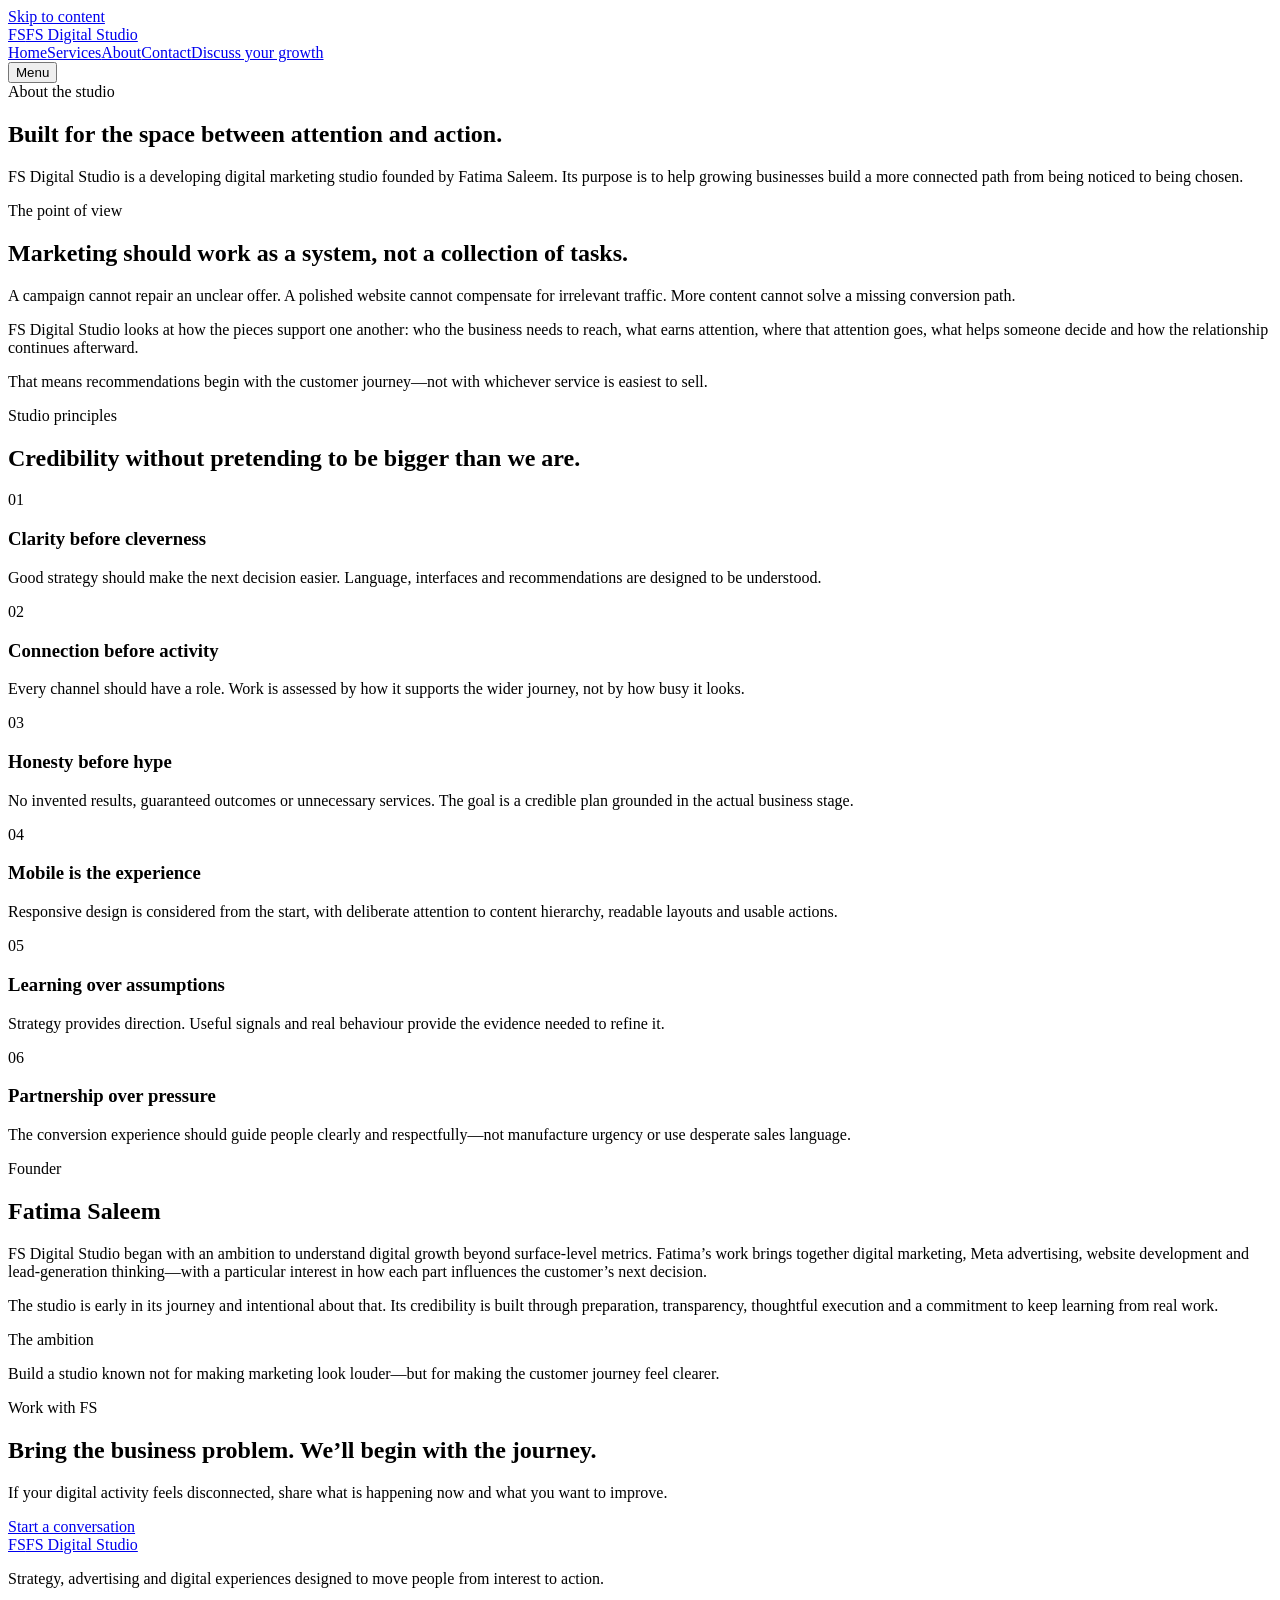
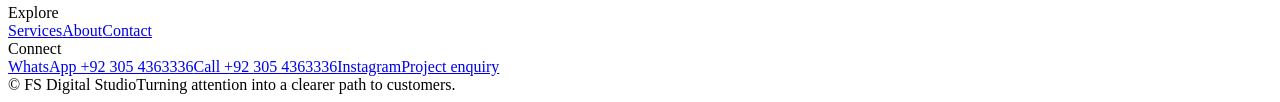
==== about/index.html @ 4d7acb12 "Add About page" ====
<!doctype html>
<html lang="en">
<head>
  <meta charset="utf-8"><meta name="viewport" content="width=device-width, initial-scale=1">
  <title>About — FS Digital Studio</title>
  <meta name="description" content="Meet FS Digital Studio and the strategic thinking behind its connected approach to marketing, websites, advertising and conversion.">
  <meta name="theme-color" content="#173f3b"><link rel="icon" href="/favicon.svg" type="image/svg+xml"><link rel="stylesheet" href="/assets/styles.css"><script src="/assets/script.js" defer></script>
</head>
<body>
  <a class="skip-link" href="#main">Skip to content</a>
  <header class="site-header"><div class="container nav-shell"><a class="brand" href="/" aria-label="FS Digital Studio home"><span class="brand-mark">FS</span><span>FS Digital Studio</span></a><nav class="desktop-nav" aria-label="Primary navigation"><a href="/" data-nav-link>Home</a><a href="/services/" data-nav-link>Services</a><a href="/about/" data-nav-link>About</a><a href="/contact/" data-nav-link>Contact</a><a class="button" href="/contact/">Discuss your growth</a></nav><button class="menu-button" type="button" aria-expanded="false" aria-controls="mobile-menu" data-menu-button>Menu</button></div><div class="mobile-menu" id="mobile-menu" data-mobile-menu hidden><nav aria-label="Mobile navigation"><a href="/">Home</a><a href="/services/">Services</a><a href="/about/">About</a><a href="/contact/">Contact</a><a class="button" href="/contact/">Discuss your growth</a></nav></div></header>

  <main id="main">
    <section class="page-hero"><div class="container page-hero-grid"><div data-reveal><span class="eyebrow">About the studio</span><h1 class="display">Built for the space between attention and <span class="serif-italic">action.</span></h1></div><p class="lead" data-reveal>FS Digital Studio is a developing digital marketing studio founded by Fatima Saleem. Its purpose is to help growing businesses build a more connected path from being noticed to being chosen.</p></div></section>

    <section class="section dark-panel"><div class="container split split-reverse"><div data-reveal><span class="eyebrow">The point of view</span><h2>Marketing should work as a system, not a collection of tasks.</h2><p class="lead">A campaign cannot repair an unclear offer. A polished website cannot compensate for irrelevant traffic. More content cannot solve a missing conversion path.</p></div><div data-reveal><p>FS Digital Studio looks at how the pieces support one another: who the business needs to reach, what earns attention, where that attention goes, what helps someone decide and how the relationship continues afterward.</p><p>That means recommendations begin with the customer journey—not with whichever service is easiest to sell.</p></div></div></section>

    <section class="section"><div class="container"><div class="section-head" data-reveal><div><span class="eyebrow">Studio principles</span><h2>Credibility without pretending to be bigger than we are.</h2></div></div><div class="values-grid" data-reveal>
      <article class="value-card"><span class="index">01</span><h3>Clarity before cleverness</h3><p>Good strategy should make the next decision easier. Language, interfaces and recommendations are designed to be understood.</p></article>
      <article class="value-card"><span class="index">02</span><h3>Connection before activity</h3><p>Every channel should have a role. Work is assessed by how it supports the wider journey, not by how busy it looks.</p></article>
      <article class="value-card"><span class="index">03</span><h3>Honesty before hype</h3><p>No invented results, guaranteed outcomes or unnecessary services. The goal is a credible plan grounded in the actual business stage.</p></article>
      <article class="value-card"><span class="index">04</span><h3>Mobile is the experience</h3><p>Responsive design is considered from the start, with deliberate attention to content hierarchy, readable layouts and usable actions.</p></article>
      <article class="value-card"><span class="index">05</span><h3>Learning over assumptions</h3><p>Strategy provides direction. Useful signals and real behaviour provide the evidence needed to refine it.</p></article>
      <article class="value-card"><span class="index">06</span><h3>Partnership over pressure</h3><p>The conversion experience should guide people clearly and respectfully—not manufacture urgency or use desperate sales language.</p></article>
    </div></div></section>

    <section class="section-tight"><div class="container founder-card" data-reveal><div class="founder-visual" role="img" aria-label="FS Digital Studio brand monogram"></div><div class="founder-note"><span class="eyebrow">Founder</span><h2>Fatima Saleem</h2><p>FS Digital Studio began with an ambition to understand digital growth beyond surface-level metrics. Fatima’s work brings together digital marketing, Meta advertising, website development and lead-generation thinking—with a particular interest in how each part influences the customer’s next decision.</p><p>The studio is early in its journey and intentional about that. Its credibility is built through preparation, transparency, thoughtful execution and a commitment to keep learning from real work.</p></div></div></section>

    <section class="section"><div class="container manifesto" data-reveal><span class="eyebrow">The ambition</span><p>Build a studio known not for making marketing look louder—but for making the customer journey feel <span class="serif-italic">clearer.</span></p></div></section>

    <section class="section cta-panel"><div class="container cta-grid" data-reveal><div><span class="eyebrow">Work with FS</span><h2>Bring the business problem. We’ll begin with the journey.</h2></div><div class="cta-copy"><p>If your digital activity feels disconnected, share what is happening now and what you want to improve.</p><a class="button" href="/contact/">Start a conversation</a></div></div></section>
  </main>

  <footer class="site-footer"><div class="container"><div class="footer-grid"><div class="footer-brand"><a class="brand" href="/"><span class="brand-mark">FS</span><span>FS Digital Studio</span></a><p>Strategy, advertising and digital experiences designed to move people from interest to action.</p></div><div><span class="footer-title">Explore</span><div class="footer-links"><a href="/services/">Services</a><a href="/about/">About</a><a href="/contact/">Contact</a></div></div><div><span class="footer-title">Connect</span><div class="footer-links"><a href="https://wa.me/923054363336" target="_blank" rel="noreferrer">WhatsApp +92 305 4363336</a><a href="tel:+923054363336">Call +92 305 4363336</a><a href="https://www.instagram.com/fsdigitalstudio/" target="_blank" rel="noreferrer">Instagram</a><a href="/contact/">Project enquiry</a></div></div></div><div class="footer-bottom"><span>© <span data-year></span> FS Digital Studio</span><span>Turning attention into a clearer path to customers.</span></div></div></footer>
</body>
</html>
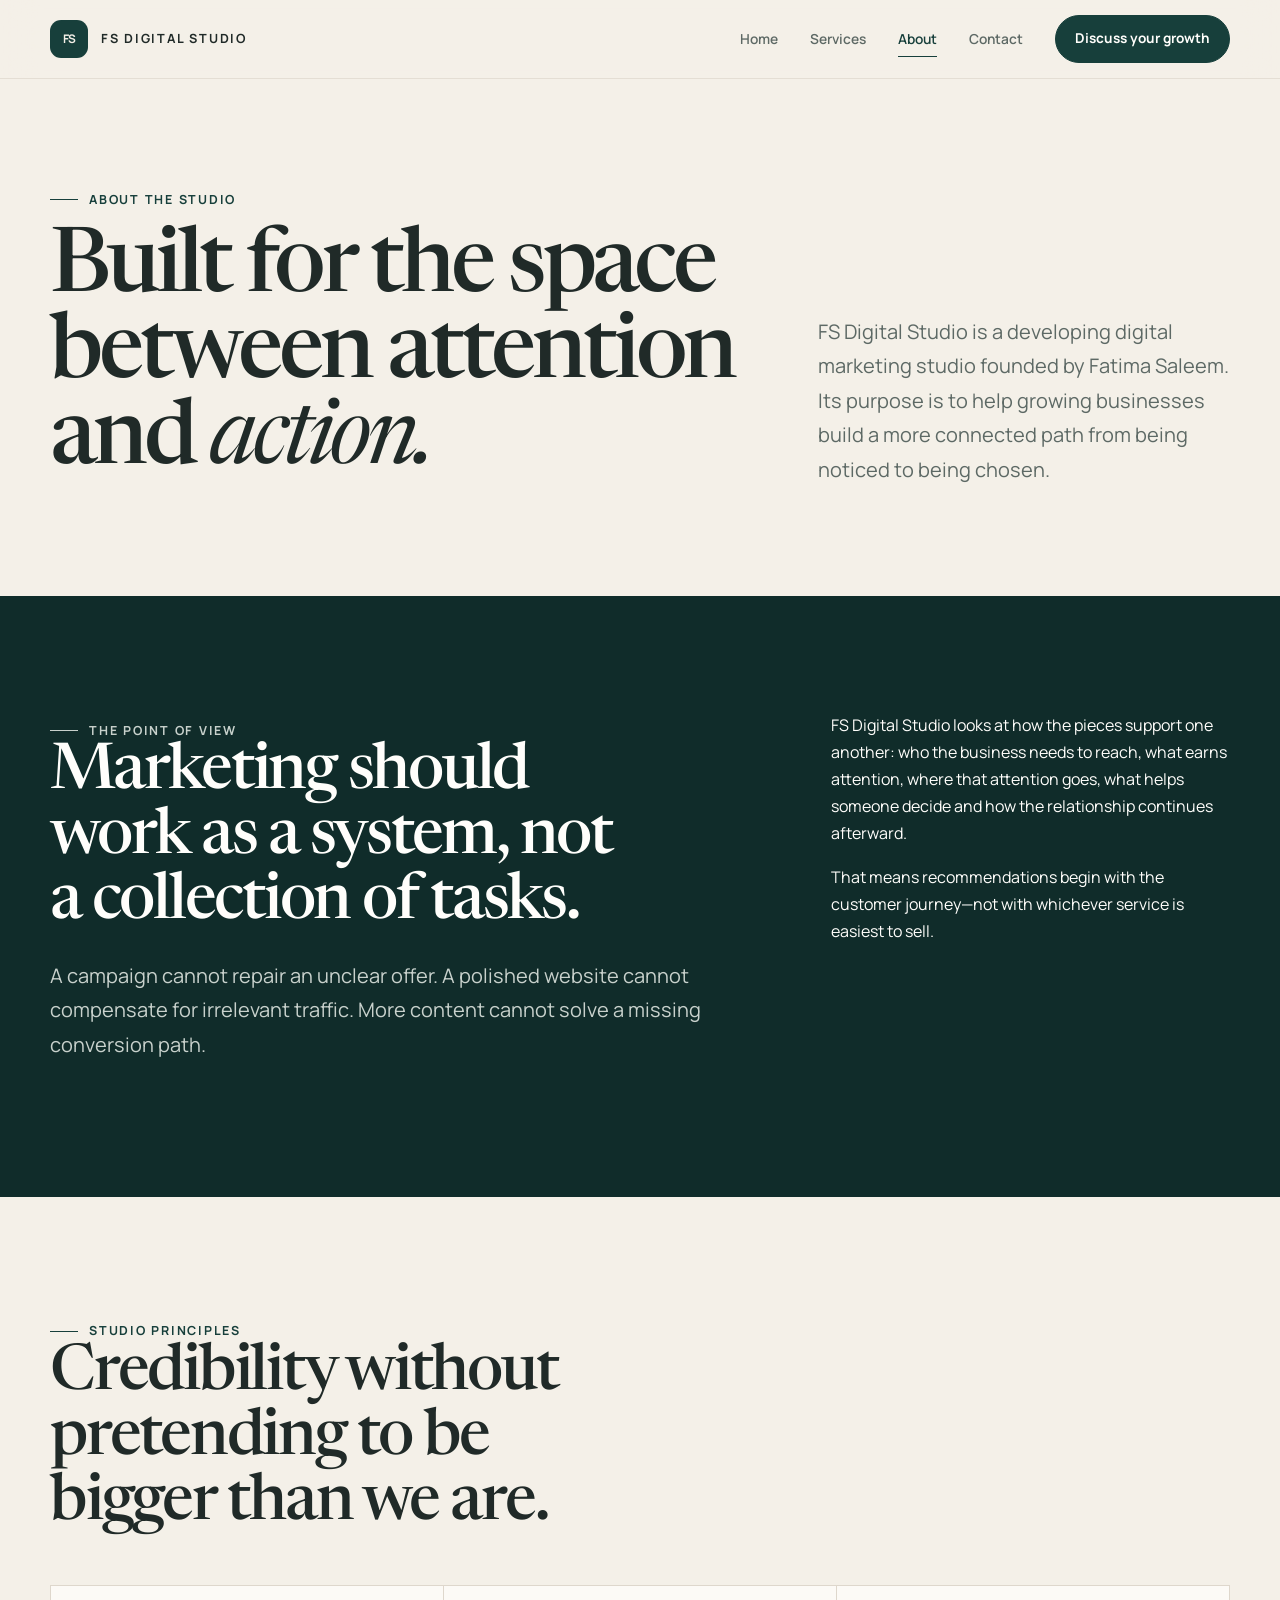
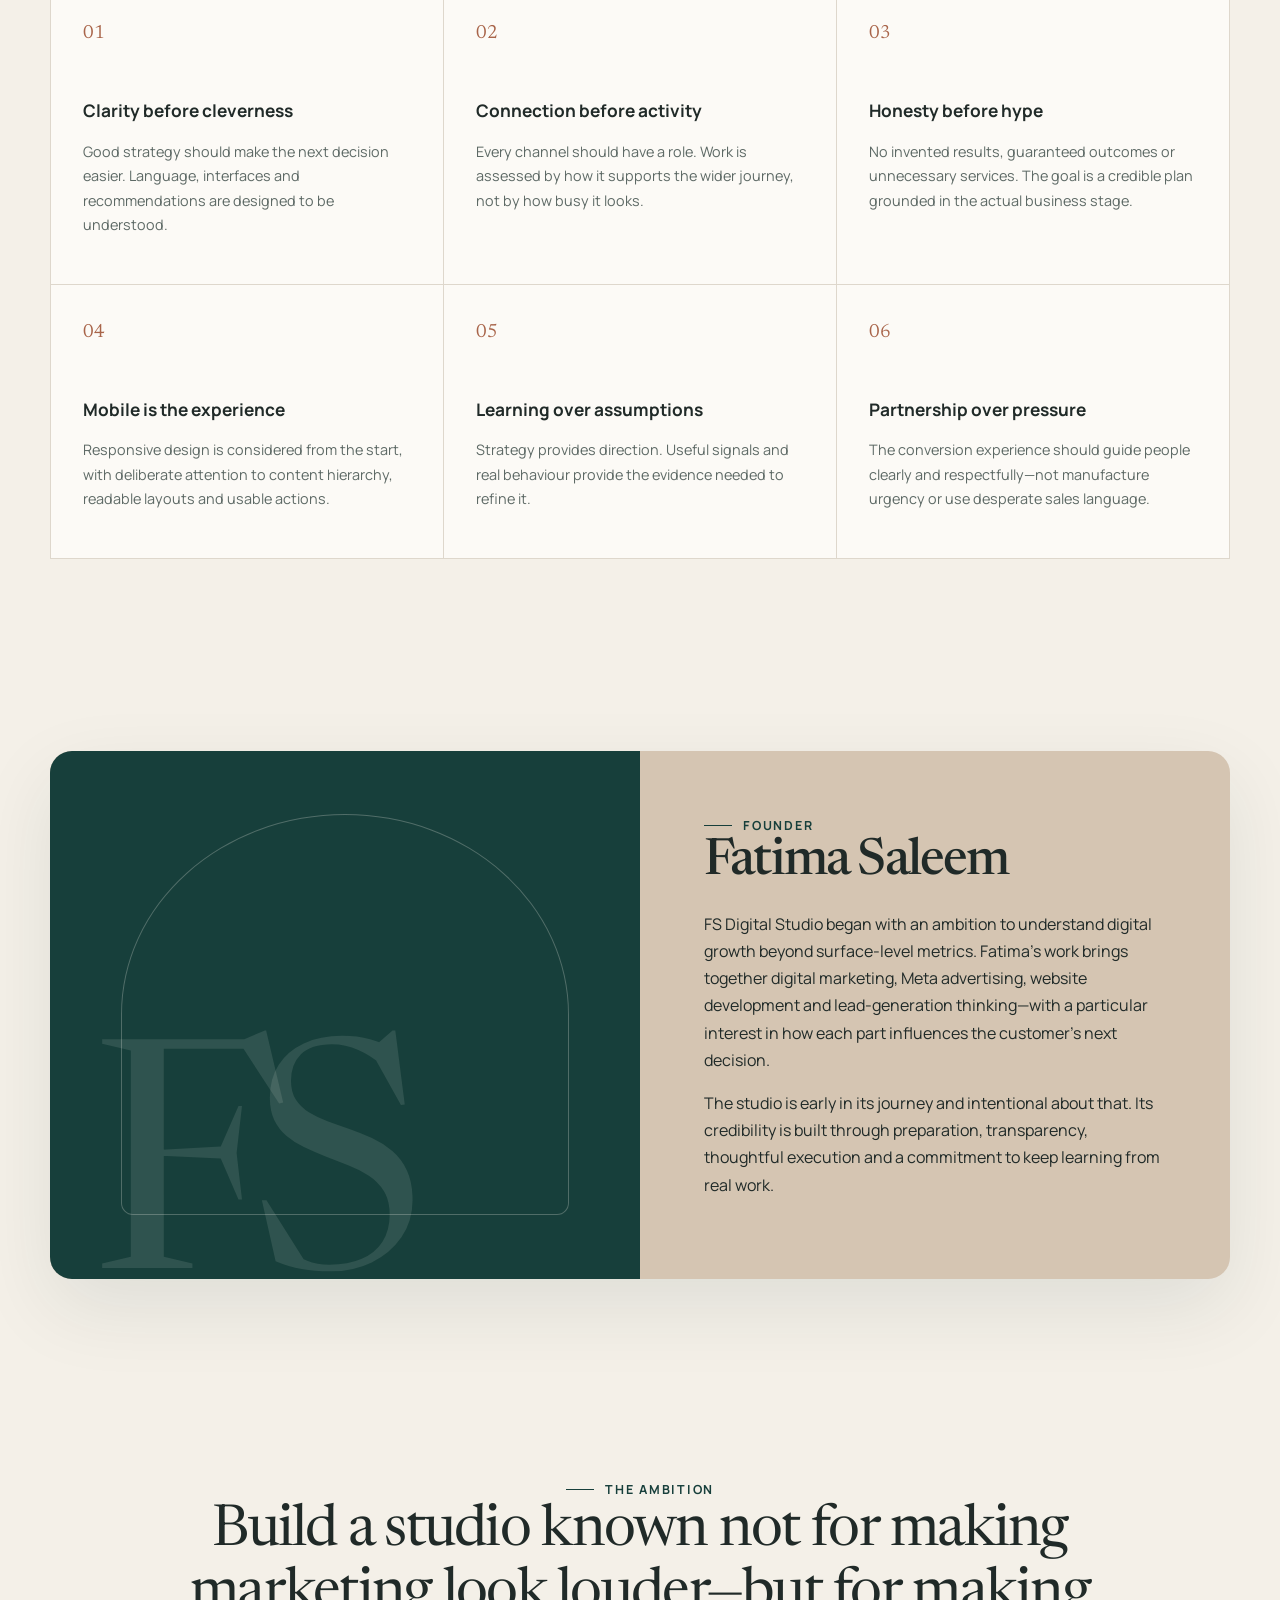
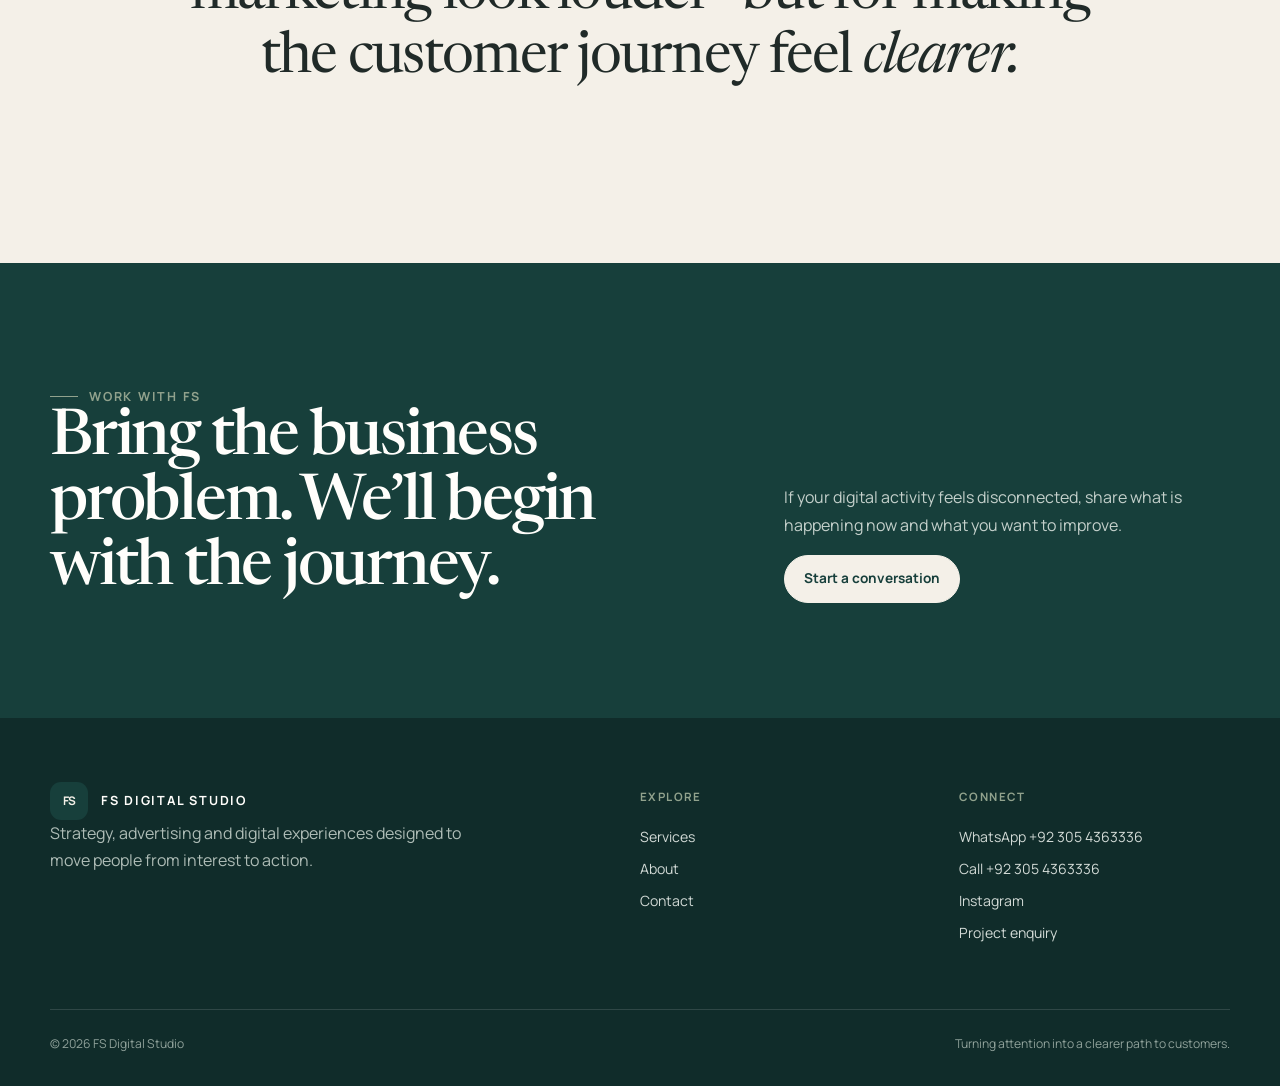
==== commit 4d0e1b71: "Fix relative paths on About page" ====
--- a/about/index.html
+++ b/about/index.html
@@ -4,11 +4,11 @@
   <meta charset="utf-8"><meta name="viewport" content="width=device-width, initial-scale=1">
   <title>About — FS Digital Studio</title>
   <meta name="description" content="Meet FS Digital Studio and the strategic thinking behind its connected approach to marketing, websites, advertising and conversion.">
-  <meta name="theme-color" content="#173f3b"><link rel="icon" href="/favicon.svg" type="image/svg+xml"><link rel="stylesheet" href="/assets/styles.css"><script src="/assets/script.js" defer></script>
+  <meta name="theme-color" content="#173f3b"><link rel="icon" href="../favicon.svg" type="image/svg+xml"><link rel="stylesheet" href="../assets/styles.css"><script src="../assets/script.js" defer></script>
 </head>
 <body>
   <a class="skip-link" href="#main">Skip to content</a>
-  <header class="site-header"><div class="container nav-shell"><a class="brand" href="/" aria-label="FS Digital Studio home"><span class="brand-mark">FS</span><span>FS Digital Studio</span></a><nav class="desktop-nav" aria-label="Primary navigation"><a href="/" data-nav-link>Home</a><a href="/services/" data-nav-link>Services</a><a href="/about/" data-nav-link>About</a><a href="/contact/" data-nav-link>Contact</a><a class="button" href="/contact/">Discuss your growth</a></nav><button class="menu-button" type="button" aria-expanded="false" aria-controls="mobile-menu" data-menu-button>Menu</button></div><div class="mobile-menu" id="mobile-menu" data-mobile-menu hidden><nav aria-label="Mobile navigation"><a href="/">Home</a><a href="/services/">Services</a><a href="/about/">About</a><a href="/contact/">Contact</a><a class="button" href="/contact/">Discuss your growth</a></nav></div></header>
+  <header class="site-header"><div class="container nav-shell"><a class="brand" href="../" aria-label="FS Digital Studio home"><span class="brand-mark">FS</span><span>FS Digital Studio</span></a><nav class="desktop-nav" aria-label="Primary navigation"><a href="../" data-nav-link>Home</a><a href="../services/" data-nav-link>Services</a><a href="../about/" data-nav-link>About</a><a href="../contact/" data-nav-link>Contact</a><a class="button" href="../contact/">Discuss your growth</a></nav><button class="menu-button" type="button" aria-expanded="false" aria-controls="mobile-menu" data-menu-button>Menu</button></div><div class="mobile-menu" id="mobile-menu" data-mobile-menu hidden><nav aria-label="Mobile navigation"><a href="../">Home</a><a href="../services/">Services</a><a href="../about/">About</a><a href="../contact/">Contact</a><a class="button" href="../contact/">Discuss your growth</a></nav></div></header>
 
   <main id="main">
     <section class="page-hero"><div class="container page-hero-grid"><div data-reveal><span class="eyebrow">About the studio</span><h1 class="display">Built for the space between attention and <span class="serif-italic">action.</span></h1></div><p class="lead" data-reveal>FS Digital Studio is a developing digital marketing studio founded by Fatima Saleem. Its purpose is to help growing businesses build a more connected path from being noticed to being chosen.</p></div></section>
@@ -28,9 +28,9 @@
 
     <section class="section"><div class="container manifesto" data-reveal><span class="eyebrow">The ambition</span><p>Build a studio known not for making marketing look louder—but for making the customer journey feel <span class="serif-italic">clearer.</span></p></div></section>
 
-    <section class="section cta-panel"><div class="container cta-grid" data-reveal><div><span class="eyebrow">Work with FS</span><h2>Bring the business problem. We’ll begin with the journey.</h2></div><div class="cta-copy"><p>If your digital activity feels disconnected, share what is happening now and what you want to improve.</p><a class="button" href="/contact/">Start a conversation</a></div></div></section>
+    <section class="section cta-panel"><div class="container cta-grid" data-reveal><div><span class="eyebrow">Work with FS</span><h2>Bring the business problem. We’ll begin with the journey.</h2></div><div class="cta-copy"><p>If your digital activity feels disconnected, share what is happening now and what you want to improve.</p><a class="button" href="../contact/">Start a conversation</a></div></div></section>
   </main>
 
-  <footer class="site-footer"><div class="container"><div class="footer-grid"><div class="footer-brand"><a class="brand" href="/"><span class="brand-mark">FS</span><span>FS Digital Studio</span></a><p>Strategy, advertising and digital experiences designed to move people from interest to action.</p></div><div><span class="footer-title">Explore</span><div class="footer-links"><a href="/services/">Services</a><a href="/about/">About</a><a href="/contact/">Contact</a></div></div><div><span class="footer-title">Connect</span><div class="footer-links"><a href="https://wa.me/923054363336" target="_blank" rel="noreferrer">WhatsApp +92 305 4363336</a><a href="tel:+923054363336">Call +92 305 4363336</a><a href="https://www.instagram.com/fsdigitalstudio/" target="_blank" rel="noreferrer">Instagram</a><a href="/contact/">Project enquiry</a></div></div></div><div class="footer-bottom"><span>© <span data-year></span> FS Digital Studio</span><span>Turning attention into a clearer path to customers.</span></div></div></footer>
+  <footer class="site-footer"><div class="container"><div class="footer-grid"><div class="footer-brand"><a class="brand" href="../"><span class="brand-mark">FS</span><span>FS Digital Studio</span></a><p>Strategy, advertising and digital experiences designed to move people from interest to action.</p></div><div><span class="footer-title">Explore</span><div class="footer-links"><a href="../services/">Services</a><a href="../about/">About</a><a href="../contact/">Contact</a></div></div><div><span class="footer-title">Connect</span><div class="footer-links"><a href="https://wa.me/923054363336" target="_blank" rel="noreferrer">WhatsApp +92 305 4363336</a><a href="tel:+923054363336">Call +92 305 4363336</a><a href="https://www.instagram.com/fsdigitalstudio/" target="_blank" rel="noreferrer">Instagram</a><a href="../contact/">Project enquiry</a></div></div></div><div class="footer-bottom"><span>© <span data-year></span> FS Digital Studio</span><span>Turning attention into a clearer path to customers.</span></div></div></footer>
 </body>
 </html>
--- a/assets/styles.css
+++ b/assets/styles.css
@@ -0,0 +1,336 @@
+@import url('https://fonts.googleapis.com/css2?family=Manrope:wght@400;500;600;700&family=Newsreader:opsz,wght@6..72,400;6..72,500;6..72,600&display=swap');
+
+:root {
+  --cream: #f4f0e8;
+  --ivory: #fcfaf6;
+  --teal: #173f3b;
+  --forest: #102c2a;
+  --sage: #91a28d;
+  --sand: #d5c5b2;
+  --clay: #a86449;
+  --ink: #202a28;
+  --muted: #5d6965;
+  --line: #ded7cc;
+  --white: #fffefb;
+  --serif: 'Newsreader', Georgia, serif;
+  --sans: 'Manrope', Arial, sans-serif;
+  --container: min(1180px, calc(100vw - 48px));
+  --section: clamp(5rem, 9vw, 9rem);
+  --radius-sm: 12px;
+  --radius-md: 22px;
+  --shadow: 0 28px 80px rgba(16, 44, 42, 0.09);
+}
+
+* { box-sizing: border-box; }
+html { scroll-behavior: smooth; }
+body {
+  margin: 0;
+  background: var(--cream);
+  color: var(--ink);
+  font-family: var(--sans);
+  font-size: 1rem;
+  line-height: 1.7;
+  text-rendering: optimizeLegibility;
+}
+body.menu-open { overflow: hidden; }
+img, svg { max-width: 100%; }
+a { color: inherit; }
+button, input, select, textarea { font: inherit; }
+button { cursor: pointer; }
+
+.skip-link {
+  position: fixed;
+  left: 1rem;
+  top: 1rem;
+  z-index: 100;
+  transform: translateY(-180%);
+  background: var(--forest);
+  color: var(--white);
+  padding: .7rem 1rem;
+  border-radius: 8px;
+}
+.skip-link:focus { transform: translateY(0); }
+
+.container { width: var(--container); margin-inline: auto; }
+.section { padding-block: var(--section); }
+.section-tight { padding-block: clamp(3.5rem, 6vw, 6rem); }
+.eyebrow {
+  display: inline-flex;
+  align-items: center;
+  gap: .7rem;
+  color: var(--teal);
+  font-size: .78rem;
+  font-weight: 700;
+  letter-spacing: .14em;
+  text-transform: uppercase;
+}
+.eyebrow::before { content: ''; width: 28px; height: 1px; background: currentColor; }
+.display {
+  margin: 1rem 0 1.4rem;
+  font-family: var(--serif);
+  font-size: clamp(3.3rem, 7.5vw, 7.2rem);
+  font-weight: 500;
+  line-height: .96;
+  letter-spacing: -.045em;
+  text-wrap: balance;
+}
+h1, h2, h3, p { margin-top: 0; }
+h2 {
+  margin-bottom: 1.4rem;
+  font-family: var(--serif);
+  font-size: clamp(2.35rem, 5vw, 4.65rem);
+  font-weight: 500;
+  line-height: 1.02;
+  letter-spacing: -.035em;
+  text-wrap: balance;
+}
+h3 { font-size: 1.08rem; line-height: 1.35; }
+.lead { max-width: 680px; color: var(--muted); font-size: clamp(1.05rem, 1.7vw, 1.25rem); line-height: 1.72; }
+.fine { color: var(--muted); font-size: .86rem; }
+.serif-italic { font-family: var(--serif); font-style: italic; font-weight: 400; }
+
+.site-header {
+  position: sticky;
+  top: 0;
+  z-index: 40;
+  background: color-mix(in srgb, var(--cream) 88%, transparent);
+  border-bottom: 1px solid rgba(222, 215, 204, .75);
+  backdrop-filter: blur(18px);
+}
+.nav-shell { min-height: 78px; display: flex; align-items: center; justify-content: space-between; gap: 2rem; }
+.brand { display: inline-flex; align-items: center; gap: .8rem; text-decoration: none; font-size: .79rem; font-weight: 700; letter-spacing: .14em; text-transform: uppercase; }
+.brand-mark { display: grid; place-items: center; width: 38px; height: 38px; border-radius: 11px; background: var(--teal); color: var(--cream); letter-spacing: -.08em; font-size: .74rem; }
+.desktop-nav { display: flex; align-items: center; gap: 2rem; }
+.desktop-nav a:not(.button) { position: relative; color: var(--muted); font-size: .86rem; font-weight: 600; text-decoration: none; }
+.desktop-nav a:not(.button)::after { content: ''; position: absolute; left: 0; right: 100%; bottom: -.4rem; height: 1px; background: var(--teal); transition: right .25s ease; }
+.desktop-nav a:hover::after, .desktop-nav a[aria-current='page']::after { right: 0; }
+.desktop-nav a[aria-current='page'] { color: var(--teal); }
+.menu-button { display: none; width: 44px; height: 44px; border: 1px solid var(--line); border-radius: 50%; background: transparent; color: var(--ink); }
+.mobile-menu { position: fixed; inset: 79px 0 0; z-index: 35; max-height: calc(100dvh - 79px); overflow-y: auto; overscroll-behavior: contain; background: var(--cream); padding: 2rem 24px 3rem; }
+.mobile-menu[hidden] { display: none; }
+body.menu-open { overflow: hidden; }
+.mobile-menu nav { display: grid; gap: .5rem; }
+.mobile-menu a { padding: .8rem 0; border-bottom: 1px solid var(--line); font-family: var(--serif); font-size: 2rem; text-decoration: none; }
+.mobile-menu .button { margin-top: 1.5rem; font-family: var(--sans); font-size: .9rem; }
+
+.button {
+  min-height: 48px;
+  display: inline-flex;
+  align-items: center;
+  justify-content: center;
+  gap: .7rem;
+  padding: .78rem 1.2rem;
+  border: 1px solid var(--teal);
+  border-radius: 999px;
+  background: var(--teal);
+  color: var(--white);
+  font-size: .85rem;
+  font-weight: 700;
+  line-height: 1;
+  text-decoration: none;
+  transition: transform .2s ease, background .2s ease, color .2s ease;
+}
+.button:hover { transform: translateY(-2px); background: var(--forest); }
+.button-outline { background: transparent; color: var(--teal); }
+.button-outline:hover { background: var(--teal); color: var(--white); }
+.text-link { display: inline-flex; align-items: center; gap: .55rem; color: var(--teal); font-size: .88rem; font-weight: 700; text-decoration: none; }
+.text-link span { transition: transform .2s ease; }
+.text-link:hover span { transform: translateX(4px); }
+.actions { display: flex; flex-wrap: wrap; gap: .8rem; margin-top: 2rem; }
+
+.hero { padding: clamp(5rem, 9vw, 8.6rem) 0 clamp(4.5rem, 8vw, 8rem); overflow: hidden; }
+.hero-grid { display: grid; grid-template-columns: minmax(0, 1.45fr) minmax(280px, .55fr); align-items: end; gap: clamp(2.5rem, 7vw, 7rem); }
+.hero-copy { max-width: 900px; }
+.hero-aside { padding: 1.6rem 0 1rem 1.6rem; border-left: 1px solid var(--line); }
+.hero-aside .micro { margin-bottom: .4rem; color: var(--muted); font-size: .74rem; font-weight: 700; letter-spacing: .12em; text-transform: uppercase; }
+.hero-aside p { margin-bottom: 1.6rem; font-size: .93rem; }
+.principle-strip { border-block: 1px solid var(--line); }
+.principle-row { min-height: 82px; display: grid; grid-template-columns: repeat(4, 1fr); align-items: center; }
+.principle-row span { display: flex; align-items: center; justify-content: center; height: 38%; border-right: 1px solid var(--line); color: var(--teal); font-size: .79rem; font-weight: 700; letter-spacing: .12em; text-transform: uppercase; }
+.principle-row span:last-child { border-right: 0; }
+
+.split { display: grid; grid-template-columns: .8fr 1.2fr; gap: clamp(3rem, 9vw, 9rem); align-items: start; }
+.split-reverse { grid-template-columns: 1.25fr .75fr; }
+.sticky-copy { position: sticky; top: 130px; }
+.problem-list { border-top: 1px solid var(--line); }
+.problem-item { display: grid; grid-template-columns: 48px 1fr; gap: 1.4rem; padding: 1.5rem 0; border-bottom: 1px solid var(--line); }
+.problem-item strong { color: var(--clay); font-family: var(--serif); font-size: 1.3rem; font-weight: 500; }
+.problem-item h3 { margin-bottom: .4rem; }
+.problem-item p { margin: 0; color: var(--muted); font-size: .93rem; }
+
+.dark-panel { background: var(--forest); color: var(--white); }
+.dark-panel .eyebrow, .dark-panel .lead, .dark-panel .fine { color: #c8d1cc; }
+.journey { margin-top: 4rem; display: grid; grid-template-columns: repeat(4, 1fr); }
+.journey-step { position: relative; min-height: 260px; padding: 1.7rem 1.4rem; border: 1px solid rgba(255,255,255,.16); border-right: 0; }
+.journey-step:last-child { border-right: 1px solid rgba(255,255,255,.16); }
+.journey-step::after { content: '→'; position: absolute; right: -13px; top: 30px; z-index: 2; display: grid; place-items: center; width: 26px; height: 26px; border-radius: 50%; background: var(--sage); color: var(--forest); font-weight: 700; }
+.journey-step:last-child::after { display: none; }
+.journey-step .number { color: var(--sage); font-size: .74rem; font-weight: 700; letter-spacing: .12em; }
+.journey-step h3 { margin: 3rem 0 .7rem; font-family: var(--serif); font-size: 1.65rem; font-weight: 500; }
+.journey-step p { margin: 0; color: #b7c4be; font-size: .9rem; }
+
+.section-head { display: flex; justify-content: space-between; align-items: end; gap: 2rem; margin-bottom: 3rem; }
+.section-head h2 { max-width: 760px; margin-bottom: 0; }
+.service-grid { display: grid; grid-template-columns: repeat(2, 1fr); gap: 1px; background: var(--line); border: 1px solid var(--line); }
+.service-card { min-height: 350px; display: flex; flex-direction: column; padding: clamp(1.5rem, 4vw, 2.6rem); background: var(--ivory); }
+.service-card .index { color: var(--clay); font-family: var(--serif); font-size: 1.2rem; }
+.service-card h3 { margin: 3rem 0 .8rem; font-family: var(--serif); font-size: clamp(1.65rem, 3vw, 2.35rem); font-weight: 500; }
+.service-card p { max-width: 520px; color: var(--muted); }
+.service-card .text-link { margin-top: auto; }
+
+.work-grid { display: grid; grid-template-columns: repeat(4, 1fr); gap: 1.2rem; }
+.work-step { padding: 1.6rem; border-top: 1px solid var(--teal); }
+.work-step .step-label { color: var(--clay); font-size: .72rem; font-weight: 700; letter-spacing: .12em; text-transform: uppercase; }
+.work-step h3 { margin: 1.8rem 0 .65rem; }
+.work-step p { color: var(--muted); font-size: .9rem; }
+
+.founder-card { position: relative; overflow: hidden; min-height: 440px; display: grid; grid-template-columns: 1fr 1fr; background: var(--sand); border-radius: var(--radius-md); box-shadow: var(--shadow); }
+.founder-visual { position: relative; min-height: 360px; background: var(--teal); overflow: hidden; }
+.founder-visual::before { content: 'FS'; position: absolute; left: 7%; bottom: -14%; color: rgba(244,240,232,.11); font-family: var(--serif); font-size: clamp(12rem, 25vw, 24rem); line-height: 1; letter-spacing: -.12em; }
+.founder-visual::after { content: ''; position: absolute; inset: 12%; border: 1px solid rgba(244,240,232,.26); border-radius: 50% 50% 12px 12px; }
+.founder-note { display: flex; flex-direction: column; justify-content: center; padding: clamp(2rem, 5vw, 4.5rem); }
+.founder-note h2 { font-size: clamp(2.3rem, 4vw, 4rem); }
+
+.insight { display: grid; grid-template-columns: 1fr auto; gap: 2rem; align-items: center; padding: clamp(2rem, 5vw, 4rem); border-block: 1px solid var(--line); }
+.insight blockquote { max-width: 820px; margin: 0; font-family: var(--serif); font-size: clamp(1.8rem, 4vw, 3.5rem); line-height: 1.12; letter-spacing: -.025em; }
+.insight-badge { width: 128px; height: 128px; display: grid; place-items: center; border: 1px solid var(--teal); border-radius: 50%; color: var(--teal); font-size: .7rem; font-weight: 700; letter-spacing: .12em; text-align: center; text-transform: uppercase; }
+
+.faq { max-width: 900px; margin: 0 auto; border-top: 1px solid var(--line); }
+.faq details { border-bottom: 1px solid var(--line); }
+.faq summary { display: flex; justify-content: space-between; gap: 2rem; padding: 1.45rem 0; font-weight: 600; cursor: pointer; list-style: none; }
+.faq summary::-webkit-details-marker { display: none; }
+.faq summary::after { content: '+'; color: var(--clay); font-size: 1.3rem; font-weight: 400; }
+.faq details[open] summary::after { content: '−'; }
+.faq details p { max-width: 720px; padding: 0 0 1.5rem; color: var(--muted); }
+
+.cta-panel { background: var(--teal); color: var(--white); }
+.cta-grid { display: grid; grid-template-columns: 1.2fr .8fr; gap: 4rem; align-items: end; }
+.cta-panel .eyebrow { color: var(--sage); }
+.cta-panel h2 { margin-bottom: 0; }
+.cta-copy p { color: #c4d0cb; }
+.cta-panel .button { background: var(--cream); border-color: var(--cream); color: var(--teal); }
+.cta-panel .button:hover { background: var(--white); }
+
+.site-footer { padding: 4rem 0 2rem; background: var(--forest); color: var(--white); }
+.footer-grid { display: grid; grid-template-columns: 1.2fr repeat(2, .6fr); gap: 3rem; }
+.footer-brand p { max-width: 430px; color: #aebcb6; }
+.footer-title { color: var(--sage); font-size: .72rem; font-weight: 700; letter-spacing: .12em; text-transform: uppercase; }
+.footer-links { display: grid; gap: .5rem; margin-top: 1rem; }
+.footer-links a { color: #d2dad6; font-size: .88rem; text-decoration: none; }
+.footer-links a:hover { color: var(--white); }
+.footer-bottom { display: flex; justify-content: space-between; gap: 2rem; margin-top: 4rem; padding-top: 1.5rem; border-top: 1px solid rgba(255,255,255,.13); color: #8fa19a; font-size: .76rem; }
+
+.page-hero { padding: clamp(5rem, 8vw, 8rem) 0 clamp(4rem, 7vw, 7rem); }
+.page-hero .display { max-width: 1000px; font-size: clamp(3.2rem, 7vw, 6.5rem); }
+.page-hero-grid { display: grid; grid-template-columns: 1.25fr .75fr; gap: 5rem; align-items: end; }
+.page-index { display: flex; flex-wrap: wrap; gap: .6rem; justify-content: flex-end; }
+.page-index a { padding: .45rem .75rem; border: 1px solid var(--line); border-radius: 999px; color: var(--muted); font-size: .78rem; text-decoration: none; }
+.page-index a:hover { border-color: var(--teal); color: var(--teal); }
+
+.service-detail { display: grid; grid-template-columns: .7fr 1.3fr; gap: clamp(3rem, 8vw, 8rem); padding-block: clamp(4rem, 8vw, 8rem); border-top: 1px solid var(--line); }
+.service-detail h2 { font-size: clamp(2.2rem, 4.5vw, 4.2rem); }
+.service-meta { display: grid; gap: 1.5rem; }
+.service-meta span { color: var(--clay); font-family: var(--serif); font-size: 1.25rem; }
+.service-flow { display: grid; grid-template-columns: repeat(2, 1fr); gap: 1px; margin-top: 2.2rem; background: var(--line); border: 1px solid var(--line); }
+.flow-cell { padding: 1.5rem; background: var(--ivory); }
+.flow-cell strong { display: block; margin-bottom: .5rem; color: var(--teal); font-size: .72rem; letter-spacing: .12em; text-transform: uppercase; }
+.flow-cell p { margin: 0; color: var(--muted); font-size: .9rem; }
+
+.values-grid { display: grid; grid-template-columns: repeat(3, 1fr); gap: 1px; background: var(--line); border: 1px solid var(--line); }
+.value-card { min-height: 270px; padding: 2rem; background: var(--ivory); }
+.value-card .index { color: var(--clay); font-family: var(--serif); font-size: 1.2rem; }
+.value-card h3 { margin-top: 3rem; }
+.value-card p { color: var(--muted); font-size: .9rem; }
+.manifesto { max-width: 930px; margin-inline: auto; text-align: center; }
+.manifesto p { font-family: var(--serif); font-size: clamp(2rem, 4.5vw, 4.1rem); line-height: 1.1; letter-spacing: -.03em; }
+
+.contact-layout { display: grid; grid-template-columns: .65fr 1.35fr; gap: clamp(3rem, 8vw, 8rem); align-items: start; }
+.contact-aside { position: sticky; top: 125px; }
+.contact-aside ul { padding: 0; margin: 2rem 0 0; list-style: none; }
+.contact-aside li { padding: 1rem 0; border-top: 1px solid var(--line); color: var(--muted); font-size: .9rem; }
+.contact-form { padding: clamp(1.4rem, 4vw, 3.2rem); background: var(--ivory); border: 1px solid var(--line); border-radius: var(--radius-md); box-shadow: var(--shadow); }
+.form-grid { display: grid; grid-template-columns: repeat(2, 1fr); gap: 1.2rem; }
+.field { display: grid; gap: .45rem; }
+.field-full { grid-column: 1 / -1; }
+.field label { font-size: .79rem; font-weight: 700; }
+.field input, .field select, .field textarea {
+  width: 100%;
+  min-height: 50px;
+  border: 1px solid #cfc7bc;
+  border-radius: 10px;
+  background: var(--white);
+  color: var(--ink);
+  padding: .8rem .9rem;
+  outline: none;
+}
+.field textarea { min-height: 150px; resize: vertical; }
+.field input:focus, .field select:focus, .field textarea:focus { border-color: var(--teal); box-shadow: 0 0 0 3px rgba(23,63,59,.12); }
+.required { color: var(--clay); }
+.form-note { margin: 1.2rem 0 0; color: var(--muted); font-size: .78rem; }
+.result-box { margin-top: 1.5rem; padding: 1.3rem; border-radius: var(--radius-sm); background: #e8ece6; }
+.result-box[hidden] { display: none; }
+.result-box h3 { margin-bottom: .4rem; }
+.result-box textarea { width: 100%; min-height: 250px; margin: .8rem 0; padding: .8rem; border: 1px solid var(--sage); border-radius: 8px; background: var(--white); color: var(--ink); font-size: .86rem; }
+.channel-card { margin-top: 1.2rem; padding: 1.2rem; border: 1px solid var(--line); border-radius: var(--radius-sm); }
+.channel-card p { margin-bottom: .7rem; color: var(--muted); font-size: .86rem; }
+
+.has-js [data-reveal] { opacity: 0; transform: translateY(20px); transition: opacity .7s ease, transform .7s ease; }
+.has-js [data-reveal].is-visible { opacity: 1; transform: none; }
+
+@media (max-width: 900px) {
+  :root { --container: min(100% - 36px, 720px); --section: 5.5rem; }
+  .desktop-nav { display: none; }
+  .menu-button { display: grid; place-items: center; }
+  .hero-grid, .page-hero-grid, .split, .split-reverse, .cta-grid, .contact-layout { grid-template-columns: 1fr; }
+  .hero-aside { max-width: 560px; padding: 1.4rem 0 0; border-left: 0; border-top: 1px solid var(--line); }
+  .sticky-copy, .contact-aside { position: static; }
+  .journey { grid-template-columns: repeat(2, 1fr); }
+  .journey-step:nth-child(2) { border-right: 1px solid rgba(255,255,255,.16); }
+  .journey-step:nth-child(2)::after { display: none; }
+  .journey-step:nth-child(n+3) { border-top: 0; }
+  .work-grid { grid-template-columns: repeat(2, 1fr); }
+  .footer-grid { grid-template-columns: 1fr 1fr; }
+  .footer-brand { grid-column: 1 / -1; }
+  .page-index { justify-content: flex-start; }
+  .service-detail { grid-template-columns: 1fr; gap: 1.5rem; }
+  .values-grid { grid-template-columns: 1fr; }
+  .value-card { min-height: 0; }
+}
+
+@media (max-width: 620px) {
+  :root { --container: calc(100% - 28px); --section: 4.5rem; }
+  .nav-shell { min-height: 70px; }
+  .mobile-menu { inset: 71px 0 0; max-height: calc(100dvh - 71px); }
+  .brand { font-size: .68rem; letter-spacing: .1em; }
+  .brand-mark { width: 34px; height: 34px; border-radius: 10px; }
+  .display { font-size: clamp(2.8rem, 15vw, 4.6rem); line-height: .98; }
+  .page-hero .display { font-size: clamp(2.7rem, 14vw, 4.3rem); }
+  h2 { font-size: clamp(2.15rem, 11vw, 3.2rem); }
+  .hero { padding-top: 4rem; }
+  .actions { display: grid; }
+  .actions .button { width: 100%; }
+  .principle-row { grid-template-columns: repeat(2, 1fr); padding: .6rem 0; }
+  .principle-row span { min-height: 42px; border-bottom: 1px solid var(--line); }
+  .principle-row span:nth-child(2) { border-right: 0; }
+  .principle-row span:nth-child(n+3) { border-bottom: 0; }
+  .service-grid, .journey, .service-flow, .form-grid { grid-template-columns: 1fr; }
+  .journey-step { min-height: 220px; border-right: 1px solid rgba(255,255,255,.16); border-top: 0; }
+  .journey-step:first-child { border-top: 1px solid rgba(255,255,255,.16); }
+  .journey-step::after { display: none; }
+  .service-card { min-height: 310px; }
+  .section-head { display: block; }
+  .section-head .text-link { margin-top: 1rem; }
+  .work-grid { grid-template-columns: 1fr; }
+  .founder-card { grid-template-columns: 1fr; }
+  .founder-visual { min-height: 280px; }
+  .insight { grid-template-columns: 1fr; }
+  .insight-badge { width: 96px; height: 96px; }
+  .footer-grid { grid-template-columns: 1fr; }
+  .footer-brand { grid-column: auto; }
+  .footer-bottom { display: grid; gap: .5rem; }
+  .field-full { grid-column: auto; }
+}
+
+@media (prefers-reduced-motion: reduce) {
+  *, *::before, *::after { scroll-behavior: auto !important; transition-duration: .01ms !important; animation-duration: .01ms !important; }
+}
